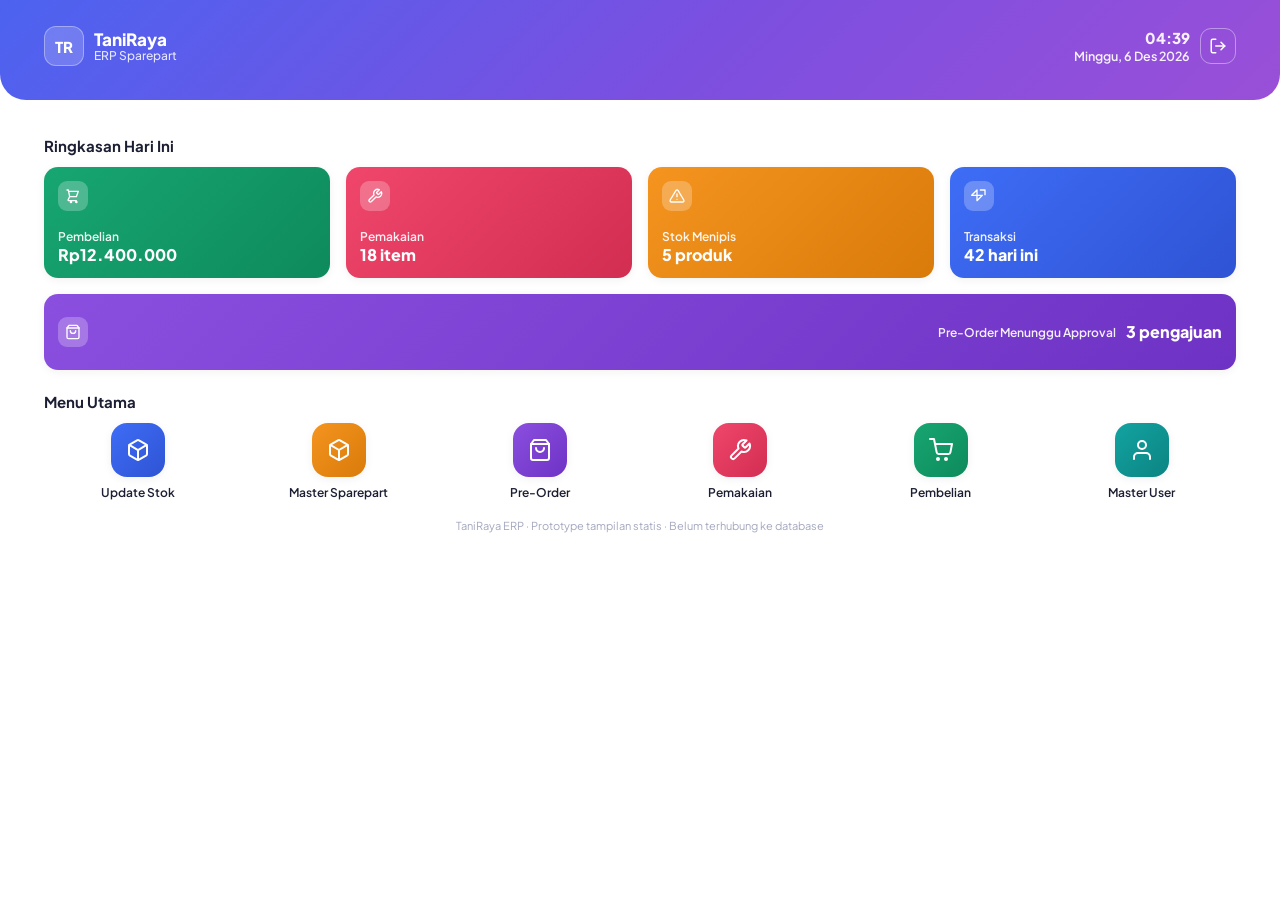
==== dashboard.html @ 4b0f7965 "Add files via upload" ====
<!DOCTYPE html>
<html lang="id">
<head>
<meta charset="UTF-8">
<meta name="viewport" content="width=device-width, initial-scale=1.0">
<title>Dashboard — TaniRaya ERP</title>
<link rel="stylesheet" href="css/style.css">
</head>
<body>
<div class="app-shell">

  <header class="app-header">
    <div class="app-header__row">
      <div class="brand">
        <span class="brand__mark">TR</span>
        <div class="brand__text">
          <strong>TaniRaya</strong>
          <span>ERP Sparepart</span>
        </div>
      </div>
      <div class="header-actions">
        <span id="liveClock" class="live-clock"></span>
        <button class="icon-btn icon-btn--ghost" onclick="window.location.href='index.html'" aria-label="Keluar">
          <svg viewBox="0 0 24 24" fill="none" stroke="currentColor" stroke-width="2" stroke-linecap="round" stroke-linejoin="round"><path d="M9 21H5a2 2 0 0 1-2-2V5a2 2 0 0 1 2-2h4"/><polyline points="16 17 21 12 16 7"/><line x1="21" y1="12" x2="9" y2="12"/></svg>
        </button>
      </div>
    </div>
  </header>

  <main class="app-main">

    <section class="section">
      <div class="section__head">
        <h2 class="section__title">Ringkasan Hari Ini</h2>
      </div>
      <div class="summary-grid">

        <a href="pembelian.html" class="summary-card summary-card--green">
          <span class="summary-card__icon">
            <svg viewBox="0 0 24 24" fill="none" stroke="#fff" stroke-width="2" stroke-linecap="round" stroke-linejoin="round"><path d="M3 3h2l.4 2M7 13h10l3-8H5.4M7 13L5.4 5M7 13l-2.3 4.6A1 1 0 0 0 5.6 19H17"/><circle cx="9" cy="21" r="1"/><circle cx="17" cy="21" r="1"/></svg>
          </span>
          <div class="summary-card__body">
            <span class="summary-card__label">Pembelian</span>
            <span class="summary-card__value">Rp12.400.000</span>
          </div>
        </a>

        <a href="pemakaian.html" class="summary-card summary-card--rose">
          <span class="summary-card__icon">
            <svg viewBox="0 0 24 24" fill="none" stroke="#fff" stroke-width="2" stroke-linecap="round" stroke-linejoin="round"><path d="M14.7 6.3a1 1 0 0 0 0 1.4l1.6 1.6a1 1 0 0 0 1.4 0l3.77-3.77a6 6 0 0 1-7.94 7.94l-6.91 6.91a2.12 2.12 0 0 1-3-3l6.91-6.91a6 6 0 0 1 7.94-7.94l-3.76 3.76z"/></svg>
          </span>
          <div class="summary-card__body">
            <span class="summary-card__label">Pemakaian</span>
            <span class="summary-card__value">18 item</span>
          </div>
        </a>

        <a href="master-sparepart.html" class="summary-card summary-card--amber">
          <span class="summary-card__icon">
            <svg viewBox="0 0 24 24" fill="none" stroke="#fff" stroke-width="2" stroke-linecap="round" stroke-linejoin="round"><path d="M10.29 3.86 1.82 18a2 2 0 0 0 1.71 3h16.94a2 2 0 0 0 1.71-3L13.71 3.86a2 2 0 0 0-3.42 0z"/><line x1="12" y1="9" x2="12" y2="13"/><line x1="12" y1="17" x2="12.01" y2="17"/></svg>
          </span>
          <div class="summary-card__body">
            <span class="summary-card__label">Stok Menipis</span>
            <span class="summary-card__value">5 produk</span>
          </div>
        </a>

        <a href="preorder.html" class="summary-card summary-card--blue">
          <span class="summary-card__icon">
            <svg viewBox="0 0 24 24" fill="none" stroke="#fff" stroke-width="2" stroke-linecap="round" stroke-linejoin="round"><path d="M9 11H1l8-8v8zm0 0v8l8-8H9z"/><path d="M14 3h7v7"/></svg>
          </span>
          <div class="summary-card__body">
            <span class="summary-card__label">Transaksi</span>
            <span class="summary-card__value">42 hari ini</span>
          </div>
        </a>

        <a href="preorder.html" class="summary-card summary-card--violet">
          <span class="summary-card__icon">
            <svg viewBox="0 0 24 24" fill="none" stroke="#fff" stroke-width="2" stroke-linecap="round" stroke-linejoin="round"><path d="M6 2 3 6v14a2 2 0 0 0 2 2h14a2 2 0 0 0 2-2V6l-3-4Z"/><path d="M3 6h18"/><path d="M16 10a4 4 0 0 1-8 0"/></svg>
          </span>
          <div class="summary-card__body">
            <span class="summary-card__label">Pre-Order Menunggu Approval</span>
            <span class="summary-card__value">3 pengajuan</span>
          </div>
        </a>

      </div>
    </section>

    <section class="section">
      <div class="section__head">
        <h2 class="section__title">Menu Utama</h2>
      </div>
      <div class="menu-grid">

        <a href="update-stok.html" class="menu-item">
          <span class="menu-item__icon menu-item__icon--blue">
            <svg viewBox="0 0 24 24" fill="none" stroke="currentColor" stroke-width="2" stroke-linecap="round" stroke-linejoin="round"><path d="M21 16V8a2 2 0 0 0-1-1.73l-7-4a2 2 0 0 0-2 0l-7 4A2 2 0 0 0 3 8v8a2 2 0 0 0 1 1.73l7 4a2 2 0 0 0 2 0l7-4A2 2 0 0 0 21 16z"/><polyline points="3.27 6.96 12 12.01 20.73 6.96"/><line x1="12" y1="22.08" x2="12" y2="12"/></svg>
          </span>
          <span class="menu-item__label">Update Stok</span>
        </a>

        <a href="master-sparepart.html" class="menu-item">
          <span class="menu-item__icon menu-item__icon--amber">
            <svg viewBox="0 0 24 24" fill="none" stroke="currentColor" stroke-width="2" stroke-linecap="round" stroke-linejoin="round"><path d="M21 8a2 2 0 0 0-1-1.73l-7-4a2 2 0 0 0-2 0l-7 4A2 2 0 0 0 3 8v8a2 2 0 0 0 1 1.73l7 4a2 2 0 0 0 2 0l7-4A2 2 0 0 0 21 16V8z"/><path d="M3.27 6.96 12 12l8.73-5.04M12 22.08V12"/></svg>
          </span>
          <span class="menu-item__label">Master Sparepart</span>
        </a>

        <a href="preorder.html" class="menu-item">
          <span class="menu-item__icon menu-item__icon--violet">
            <svg viewBox="0 0 24 24" fill="none" stroke="currentColor" stroke-width="2" stroke-linecap="round" stroke-linejoin="round"><path d="M6 2 3 6v14a2 2 0 0 0 2 2h14a2 2 0 0 0 2-2V6l-3-4Z"/><path d="M3 6h18"/><path d="M16 10a4 4 0 0 1-8 0"/></svg>
          </span>
          <span class="menu-item__label">Pre-Order</span>
        </a>

        <a href="pemakaian.html" class="menu-item">
          <span class="menu-item__icon menu-item__icon--rose">
            <svg viewBox="0 0 24 24" fill="none" stroke="currentColor" stroke-width="2" stroke-linecap="round" stroke-linejoin="round"><path d="M14.7 6.3a1 1 0 0 0 0 1.4l1.6 1.6a1 1 0 0 0 1.4 0l3.77-3.77a6 6 0 0 1-7.94 7.94l-6.91 6.91a2.12 2.12 0 0 1-3-3l6.91-6.91a6 6 0 0 1 7.94-7.94l-3.76 3.76z"/></svg>
          </span>
          <span class="menu-item__label">Pemakaian</span>
        </a>

        <a href="pembelian.html" class="menu-item">
          <span class="menu-item__icon menu-item__icon--green">
            <svg viewBox="0 0 24 24" fill="none" stroke="currentColor" stroke-width="2" stroke-linecap="round" stroke-linejoin="round"><circle cx="9" cy="21" r="1"/><circle cx="17" cy="21" r="1"/><path d="M1 1h4l2.68 13.39a2 2 0 0 0 2 1.61h9.72a2 2 0 0 0 2-1.61L23 6H6"/></svg>
          </span>
          <span class="menu-item__label">Pembelian</span>
        </a>

        <a href="master-user.html" class="menu-item">
          <span class="menu-item__icon menu-item__icon--teal">
            <svg viewBox="0 0 24 24" fill="none" stroke="currentColor" stroke-width="2" stroke-linecap="round" stroke-linejoin="round"><path d="M20 21v-2a4 4 0 0 0-4-4H8a4 4 0 0 0-4 4v2"/><circle cx="12" cy="7" r="4"/></svg>
          </span>
          <span class="menu-item__label">Master User</span>
        </a>

      </div>
    </section>

    <p class="demo-note">TaniRaya ERP · Prototype tampilan statis · Belum terhubung ke database</p>

  </main>
</div>

<script src="js/main.js"></script>
</body>
</html>
---- css/style.css ----
/* ==========================================================================
   TaniRaya ERP — Shared Stylesheet (Static Prototype)
   ========================================================================== */

@import url('https://fonts.googleapis.com/css2?family=Plus+Jakarta+Sans:wght@400;500;600;700;800&display=swap');

:root {
  /* Brand gradient */
  --grad-header: linear-gradient(135deg, #4C63F0 0%, #7C4FE0 55%, #9A4FD8 100%);

  /* Base surface */
  --color-bg-page: #EEF0F6;
  --color-bg: #FFFFFF;
  --color-surface: #F7F8FC;
  --color-border: #E7E9F3;

  /* Text */
  --color-text: #1C1F33;
  --color-text-muted: #767B94;
  --color-text-faint: #A3A7BE;

  /* Module accent colors */
  --c-blue: #3E6DF6;
  --c-blue-dark: #2F53D4;
  --c-green: #17A672;
  --c-green-dark: #0E8A5C;
  --c-amber: #F5941F;
  --c-amber-dark: #D97B0A;
  --c-rose: #F0466B;
  --c-rose-dark: #D22E52;
  --c-violet: #8B4FE0;
  --c-violet-dark: #6E33C4;
  --c-teal: #12A3A1;
  --c-teal-dark: #0C8482;

  --radius-lg: 20px;
  --radius-md: 14px;
  --radius-sm: 10px;
  --shadow-card: 0 10px 24px -12px rgba(28, 31, 51, 0.18);
  --shadow-soft: 0 2px 10px rgba(28, 31, 51, 0.06);
}

* { box-sizing: border-box; }

html, body {
  margin: 0;
  padding: 0;
  min-height: 100%;
}

body {
  font-family: 'Plus Jakarta Sans', -apple-system, BlinkMacSystemFont, 'Segoe UI', Roboto, sans-serif;
  background: var(--color-bg-page);
  color: var(--color-text);
  -webkit-font-smoothing: antialiased;
}

a { color: inherit; text-decoration: none; }
button { font-family: inherit; }

/* ---------- App shell: same app-like layout, but widens on larger screens ---------- */
.app-shell {
  max-width: 480px;
  margin: 0 auto;
  min-height: 100vh;
  background: var(--color-bg);
  box-shadow: var(--shadow-card);
  display: flex;
  flex-direction: column;
  position: relative;
}

@media (min-width: 700px) {
  .app-shell { max-width: 900px; }
}

@media (min-width: 1024px) {
  .app-shell { max-width: 1440px; }
}

@media (min-width: 1600px) {
  .app-shell { max-width: 1760px; }
}

/* The login screen stays a compact card at every width, even though .app-shell widens */
body.login-page .app-shell { max-width: 480px; }

.app-main {
  flex: 1;
  padding: 20px 18px 96px;
}

@media (min-width: 700px) {
  .app-main { padding: 28px 32px 100px; }
}

@media (min-width: 1024px) {
  .app-main { padding: 36px 44px 100px; }
}

/* ---------------------------- Headers ---------------------------- */
.app-header {
  background: var(--grad-header);
  color: #fff;
  padding: 18px 18px 26px;
  border-radius: 0 0 26px 26px;
}

@media (min-width: 700px) {
  .app-header { padding: 22px 32px 30px; }
}

@media (min-width: 1024px) {
  .app-header { padding: 26px 44px 34px; }
  .brand__mark { width: 46px; height: 46px; font-size: 16px; }
  .brand__text strong { font-size: 19px; }
  .brand__text span { font-size: 13px; }
}

.app-header__row {
  display: flex;
  align-items: center;
  justify-content: space-between;
  gap: 12px;
}

.brand { display: flex; align-items: center; gap: 10px; }

.brand__mark {
  width: 40px; height: 40px;
  border-radius: 12px;
  background: rgba(255,255,255,0.18);
  display: flex; align-items: center; justify-content: center;
  font-weight: 800; font-size: 15px; letter-spacing: 0.2px;
  border: 1px solid rgba(255,255,255,0.35);
}

.brand__text { display: flex; flex-direction: column; line-height: 1.2; }
.brand__text strong { font-size: 17px; font-weight: 800; }
.brand__text span { font-size: 12px; opacity: 0.85; font-weight: 500; }

.header-actions { display: flex; align-items: center; gap: 10px; }

.live-clock {
  font-size: 12.5px;
  font-weight: 600;
  text-align: right;
  opacity: 0.92;
  line-height: 1.3;
  display: flex;
  flex-direction: column;
}
.live-clock .clock-time { font-size: 15px; font-weight: 800; }

.icon-btn {
  width: 36px; height: 36px;
  border-radius: 11px;
  border: 1px solid rgba(255,255,255,0.35);
  background: rgba(255,255,255,0.16);
  color: #fff;
  display: flex; align-items: center; justify-content: center;
  cursor: pointer;
  flex-shrink: 0;
}
.icon-btn svg { width: 18px; height: 18px; }
.icon-btn:active { transform: scale(0.94); }

.icon-btn--ghost { background: transparent; border-color: rgba(255,255,255,0.4); }

/* Sub-page header (back arrow + title) */
.app-header--sub { padding-bottom: 20px; border-radius: 0 0 22px 22px; }
.app-header--sub .app-header__title { font-size: 17px; font-weight: 800; }
.app-header--sub .app-header__sub { font-size: 12px; opacity: 0.85; font-weight: 500; margin-top: 2px; }
.app-header__titles { flex: 1; text-align: center; }

/* ------------------------------ Sections ------------------------------ */
.section { margin-top: 22px; }
.section:first-child { margin-top: 0; }

.section__head {
  display: flex; align-items: baseline; justify-content: space-between;
  margin-bottom: 12px;
}
.section__title { font-size: 15px; font-weight: 700; color: var(--color-text); margin: 0; }
.section__link { font-size: 12.5px; font-weight: 700; color: var(--c-blue); }

/* ------------------------------ Summary cards ------------------------------ */
.summary-grid {
  display: grid;
  grid-template-columns: 1fr 1fr;
  gap: 12px;
}

@media (min-width: 700px) {
  .summary-grid { grid-template-columns: repeat(3, 1fr); gap: 14px; }
}

@media (min-width: 1024px) {
  .summary-grid { grid-template-columns: repeat(4, 1fr); gap: 16px; }
  .summary-card { min-height: 108px; padding: 16px; }
  .summary-card__value { font-size: 18px; }
}

.summary-card {
  border-radius: var(--radius-md);
  padding: 14px;
  color: #fff;
  display: flex;
  flex-direction: column;
  gap: 18px;
  min-height: 96px;
  box-shadow: var(--shadow-soft);
  position: relative;
  overflow: hidden;
}
.summary-card:active { transform: scale(0.98); }

.summary-card__icon {
  width: 30px; height: 30px;
  border-radius: 9px;
  background: rgba(255,255,255,0.24);
  display: flex; align-items: center; justify-content: center;
}
.summary-card__icon svg { width: 16px; height: 16px; }

.summary-card__body { display: flex; flex-direction: column; gap: 2px; }
.summary-card__label { font-size: 12px; font-weight: 600; opacity: 0.92; }
.summary-card__value { font-size: 16px; font-weight: 800; line-height: 1.15; }

.summary-card--green { background: linear-gradient(135deg, var(--c-green), var(--c-green-dark)); }
.summary-card--blue { background: linear-gradient(135deg, var(--c-blue), var(--c-blue-dark)); }
.summary-card--amber { background: linear-gradient(135deg, var(--c-amber), var(--c-amber-dark)); }
.summary-card--rose { background: linear-gradient(135deg, var(--c-rose), var(--c-rose-dark)); }
.summary-card--violet { background: linear-gradient(135deg, var(--c-violet), var(--c-violet-dark)); grid-column: span 2; flex-direction: row; align-items: center; justify-content: space-between; min-height: 64px; }
.summary-card--violet .summary-card__body { flex-direction: row; align-items: center; gap: 10px; }

@media (min-width: 1024px) {
  .summary-card--violet { grid-column: span 4; min-height: 76px; }
}

/* ------------------------------ Menu grid ------------------------------ */
.menu-grid {
  display: grid;
  grid-template-columns: repeat(3, 1fr);
  gap: 18px 8px;
}

@media (min-width: 700px) {
  .menu-grid { grid-template-columns: repeat(6, 1fr); gap: 20px 12px; }
}

@media (min-width: 1024px) {
  .menu-item__icon { width: 62px; height: 62px; border-radius: 18px; }
  .menu-item__icon svg { width: 27px; height: 27px; }
  .menu-item__label { font-size: 13px; }
}

.menu-item {
  display: flex; flex-direction: column; align-items: center; gap: 8px;
  text-align: center;
}
.menu-item:active .menu-item__icon { transform: scale(0.92); }

.menu-item__icon {
  width: 54px; height: 54px;
  border-radius: 16px;
  display: flex; align-items: center; justify-content: center;
  box-shadow: var(--shadow-soft);
}
.menu-item__icon svg { width: 24px; height: 24px; color: #fff; }
.menu-item__label { font-size: 12px; font-weight: 600; color: var(--color-text); }

.menu-item__icon--blue { background: linear-gradient(135deg, var(--c-blue), var(--c-blue-dark)); }
.menu-item__icon--amber { background: linear-gradient(135deg, var(--c-amber), var(--c-amber-dark)); }
.menu-item__icon--violet { background: linear-gradient(135deg, var(--c-violet), var(--c-violet-dark)); }
.menu-item__icon--rose { background: linear-gradient(135deg, var(--c-rose), var(--c-rose-dark)); }
.menu-item__icon--green { background: linear-gradient(135deg, var(--c-green), var(--c-green-dark)); }
.menu-item__icon--teal { background: linear-gradient(135deg, var(--c-teal), var(--c-teal-dark)); }

/* ------------------------------ Buttons ------------------------------ */
.btn {
  display: inline-flex; align-items: center; justify-content: center; gap: 8px;
  height: 46px; padding: 0 18px;
  border-radius: 13px;
  font-size: 14px; font-weight: 700;
  border: none; cursor: pointer;
  width: 100%;
}
.btn:active { transform: scale(0.98); }
.btn-primary { background: var(--grad-header); color: #fff; }
.btn-secondary { background: var(--color-surface); color: var(--color-text); border: 1px solid var(--color-border); }
.btn-block { display: flex; }
.btn-sm { height: 36px; padding: 0 14px; font-size: 13px; border-radius: 10px; }

.fab {
  position: fixed;
  bottom: 24px;
  right: calc(50% - 240px + 20px);
  width: 54px; height: 54px;
  border-radius: 50%;
  background: var(--grad-header);
  color: #fff;
  border: none;
  box-shadow: 0 12px 20px -6px rgba(76, 99, 240, 0.55);
  display: flex; align-items: center; justify-content: center;
  cursor: pointer;
  z-index: 20;
}
@media (max-width: 560px) { .fab { right: 20px; } }
.fab svg { width: 22px; height: 22px; }

/* ------------------------------ Forms ------------------------------ */
.form-group { margin-bottom: 14px; }
.form-label { display: block; font-size: 12.5px; font-weight: 700; color: var(--color-text-muted); margin-bottom: 6px; }
.form-control {
  width: 100%;
  height: 46px;
  border-radius: 12px;
  border: 1px solid var(--color-border);
  background: var(--color-surface);
  padding: 0 14px;
  font-size: 14px;
  font-family: inherit;
  color: var(--color-text);
}
textarea.form-control { height: auto; padding: 12px 14px; resize: vertical; min-height: 80px; }
.form-control:focus { outline: none; border-color: var(--c-blue); background: #fff; }
.form-row { display: grid; grid-template-columns: 1fr 1fr; gap: 12px; }

/* ------------------------------ List / table cards ------------------------------ */
.list-card {
  border: 1px solid var(--color-border);
  border-radius: var(--radius-md);
  padding: 14px;
  margin-bottom: 10px;
  background: #fff;
  display: flex;
  justify-content: space-between;
  gap: 10px;
}
.list-card__main { display: flex; flex-direction: column; gap: 4px; }
.list-card__title { font-size: 13.5px; font-weight: 700; }
.list-card__meta { font-size: 12px; color: var(--color-text-muted); }
.list-card__side { display: flex; flex-direction: column; align-items: flex-end; gap: 6px; }
.list-card__value { font-size: 13.5px; font-weight: 800; }

.badge {
  font-size: 11px; font-weight: 700;
  padding: 4px 9px;
  border-radius: 999px;
  white-space: nowrap;
}
.badge--pending { background: #FFF1DE; color: var(--c-amber-dark); }
.badge--approved { background: #E4F8EF; color: var(--c-green-dark); }
.badge--rejected { background: #FDE9EC; color: var(--c-rose-dark); }
.badge--active { background: #E4F8EF; color: var(--c-green-dark); }
.badge--inactive { background: #F1F1F6; color: var(--color-text-muted); }
.badge--role-admin { background: #EFE5FC; color: var(--c-violet-dark); }
.badge--role-approver { background: #E1EBFF; color: var(--c-blue-dark); }
.badge--role-staff { background: #E4F8EF; color: var(--c-green-dark); }

.empty-state {
  text-align: center;
  padding: 32px 12px;
  color: var(--color-text-muted);
  font-size: 13px;
}

/* On wider screens, list records use the extra width as a 2-column grid,
   while forms stay a readable, constrained single column. */
@media (min-width: 700px) {
  .list-view.is-active {
    display: grid;
    grid-template-columns: repeat(2, 1fr);
    gap: 12px;
    align-items: start;
  }
  .list-view.is-active .list-card { margin-bottom: 0; }
}

@media (min-width: 1024px) {
  .list-view.is-active { grid-template-columns: repeat(3, 1fr); }
  #viewForm form { max-width: 620px; }
}

/* ------------------------------ Tabs ------------------------------ */
.tabs {
  display: flex;
  background: var(--color-surface);
  border-radius: 12px;
  padding: 4px;
  margin-bottom: 16px;
}
.tab-btn {
  flex: 1;
  border: none;
  background: transparent;
  padding: 10px 0;
  font-size: 13px;
  font-weight: 700;
  color: var(--color-text-muted);
  border-radius: 9px;
  cursor: pointer;
}
.tab-btn.is-active { background: #fff; color: var(--color-text); box-shadow: var(--shadow-soft); }

.view { display: none; }
.view.is-active { display: block; }

/* ------------------------------ Toast ------------------------------ */
.toast {
  position: fixed;
  left: 50%;
  bottom: 28px;
  transform: translate(-50%, 20px);
  background: #1C1F33;
  color: #fff;
  padding: 12px 18px;
  border-radius: 12px;
  font-size: 13px;
  font-weight: 600;
  opacity: 0;
  pointer-events: none;
  transition: opacity 0.25s ease, transform 0.25s ease;
  z-index: 50;
  display: flex;
  align-items: center;
  gap: 8px;
  max-width: 90%;
  text-align: center;
}
.toast.is-visible { opacity: 1; transform: translate(-50%, 0); pointer-events: auto; }

/* ------------------------------ Bottom note (demo notice) ------------------------------ */
.demo-note {
  font-size: 11px;
  color: var(--color-text-faint);
  text-align: center;
  margin-top: 18px;
  line-height: 1.5;
}

/* ------------------------------ Login page ------------------------------ */
.login-page { min-height: 100vh; display: flex; flex-direction: column; }
.login-hero {
  background: var(--grad-header);
  color: #fff;
  padding: 52px 26px 60px;
  border-radius: 0 0 36px 36px;
  text-align: center;
}
.login-hero__mark {
  width: 64px; height: 64px;
  border-radius: 18px;
  background: rgba(255,255,255,0.18);
  border: 1px solid rgba(255,255,255,0.4);
  display: flex; align-items: center; justify-content: center;
  margin: 0 auto 16px;
  font-weight: 800; font-size: 22px;
}
.login-hero h1 { font-size: 20px; font-weight: 800; margin: 0 0 6px; }
.login-hero p { font-size: 13px; opacity: 0.9; margin: 0; font-weight: 500; }

.login-form-wrap { flex: 1; padding: 26px 24px 32px; margin-top: -30px; }
.login-card {
  background: #fff;
  border-radius: 20px;
  box-shadow: var(--shadow-card);
  padding: 22px 20px;
}
.login-card h2 { font-size: 15px; font-weight: 800; margin: 0 0 4px; }
.login-card p.hint { font-size: 12.5px; color: var(--color-text-muted); margin: 0 0 18px; }
.form-check { display: flex; align-items: center; gap: 8px; font-size: 12.5px; color: var(--color-text-muted); margin-bottom: 18px; }
.form-check input { width: 16px; height: 16px; }
.login-footer-link { text-align: center; font-size: 12.5px; color: var(--color-text-muted); margin-top: 16px; }
.login-footer-link a { color: var(--c-blue); font-weight: 700; }

.role-hint {
  margin-top: 18px;
  background: var(--color-surface);
  border-radius: 12px;
  padding: 12px 14px;
  font-size: 11.5px;
  color: var(--color-text-muted);
  line-height: 1.6;
}
.role-hint strong { color: var(--color-text); }
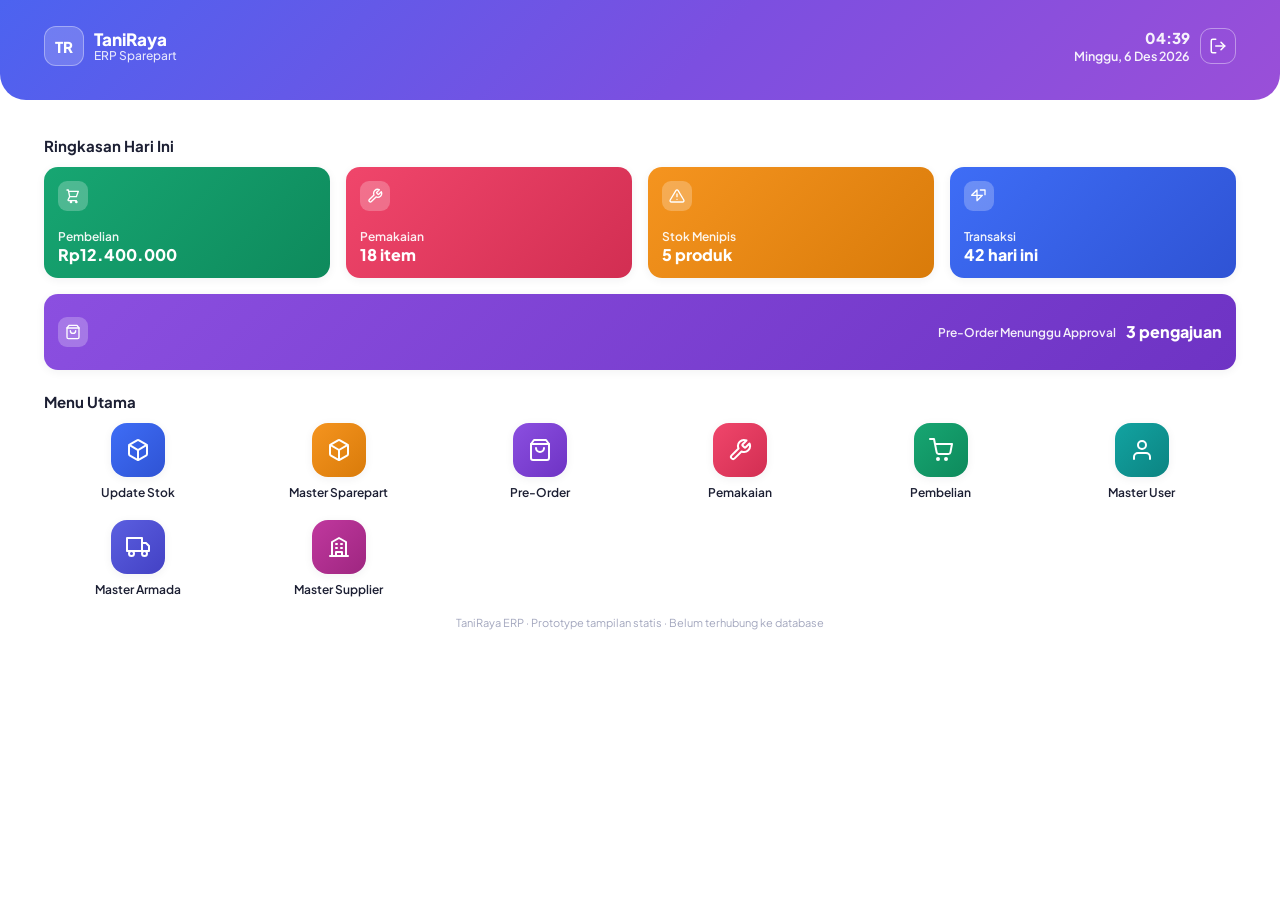
==== commit 733a91f5: "Add files via upload" ====
--- a/dashboard.html
+++ b/dashboard.html
@@ -136,6 +136,20 @@
           <span class="menu-item__label">Master User</span>
         </a>
 
+        <a href="master-armada.html" class="menu-item">
+          <span class="menu-item__icon menu-item__icon--indigo">
+            <svg viewBox="0 0 24 24" fill="none" stroke="currentColor" stroke-width="2" stroke-linecap="round" stroke-linejoin="round"><rect x="1" y="3" width="15" height="13"/><polygon points="16 8 20 8 23 11 23 16 16 16 16 8"/><circle cx="5.5" cy="18.5" r="2.5"/><circle cx="18.5" cy="18.5" r="2.5"/></svg>
+          </span>
+          <span class="menu-item__label">Master Armada</span>
+        </a>
+
+        <a href="master-supplier.html" class="menu-item">
+          <span class="menu-item__icon menu-item__icon--fuchsia">
+            <svg viewBox="0 0 24 24" fill="none" stroke="currentColor" stroke-width="2" stroke-linecap="round" stroke-linejoin="round"><path d="M5 21V7l7-4 7 4v14"/><path d="M3 21h18"/><path d="M9 9h1"/><path d="M9 13h1"/><path d="M14 9h1"/><path d="M14 13h1"/><path d="M9 21v-4h6v4"/></svg>
+          </span>
+          <span class="menu-item__label">Master Supplier</span>
+        </a>
+
       </div>
     </section>
 
--- a/css/style.css
+++ b/css/style.css
@@ -32,6 +32,10 @@
   --c-violet-dark: #6E33C4;
   --c-teal: #12A3A1;
   --c-teal-dark: #0C8482;
+  --c-indigo: #5B5FE0;
+  --c-indigo-dark: #4341C4;
+  --c-fuchsia: #C0389E;
+  --c-fuchsia-dark: #9E2680;
 
   --radius-lg: 20px;
   --radius-md: 14px;
@@ -276,6 +280,8 @@
 .menu-item__icon--rose { background: linear-gradient(135deg, var(--c-rose), var(--c-rose-dark)); }
 .menu-item__icon--green { background: linear-gradient(135deg, var(--c-green), var(--c-green-dark)); }
 .menu-item__icon--teal { background: linear-gradient(135deg, var(--c-teal), var(--c-teal-dark)); }
+.menu-item__icon--indigo { background: linear-gradient(135deg, var(--c-indigo), var(--c-indigo-dark)); }
+.menu-item__icon--fuchsia { background: linear-gradient(135deg, var(--c-fuchsia), var(--c-fuchsia-dark)); }
 
 /* ------------------------------ Buttons ------------------------------ */
 .btn {
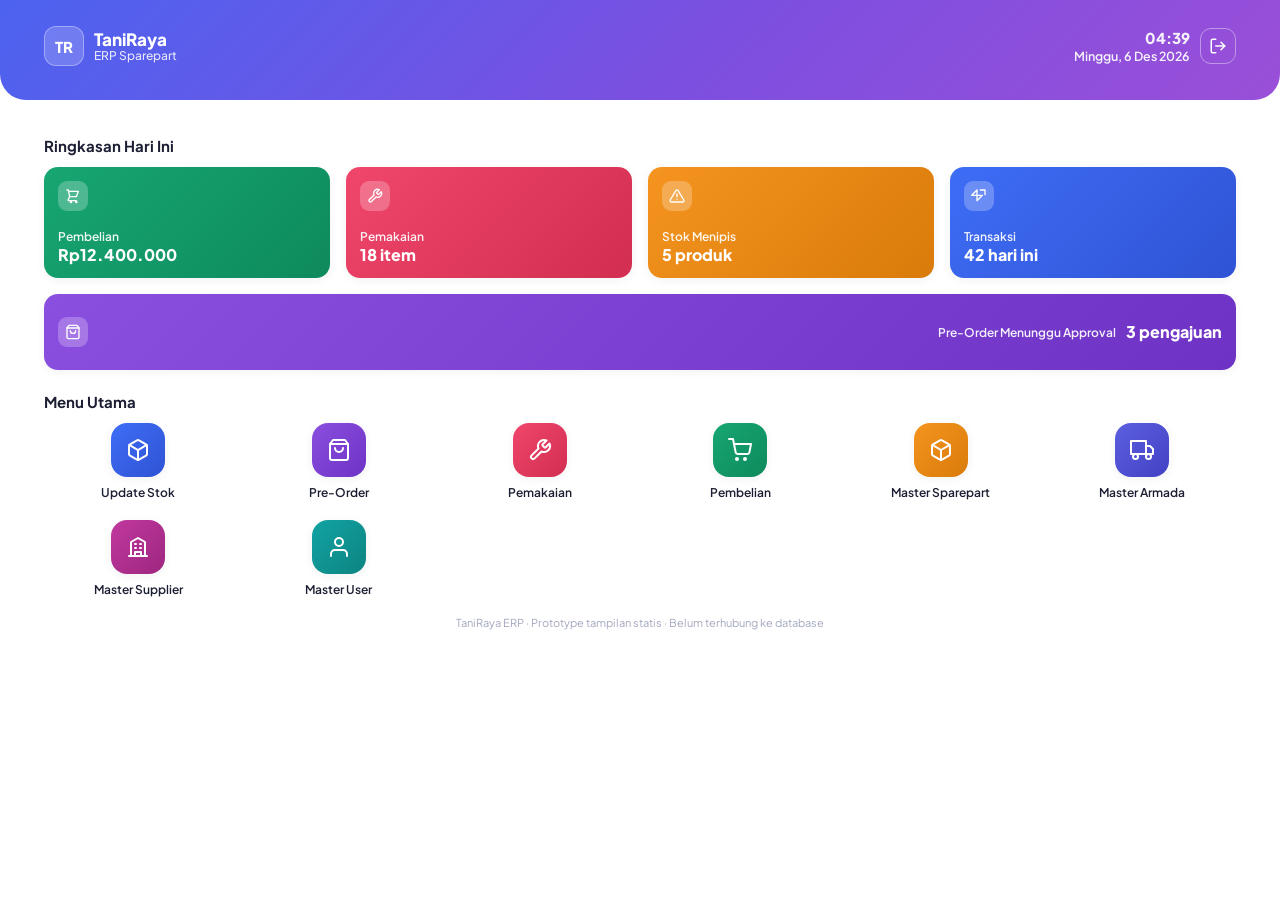
==== commit a9895689: "Update dashboard.html" ====
--- a/dashboard.html
+++ b/dashboard.html
@@ -101,13 +101,6 @@
           <span class="menu-item__label">Update Stok</span>
         </a>
 
-        <a href="master-sparepart.html" class="menu-item">
-          <span class="menu-item__icon menu-item__icon--amber">
-            <svg viewBox="0 0 24 24" fill="none" stroke="currentColor" stroke-width="2" stroke-linecap="round" stroke-linejoin="round"><path d="M21 8a2 2 0 0 0-1-1.73l-7-4a2 2 0 0 0-2 0l-7 4A2 2 0 0 0 3 8v8a2 2 0 0 0 1 1.73l7 4a2 2 0 0 0 2 0l7-4A2 2 0 0 0 21 16V8z"/><path d="M3.27 6.96 12 12l8.73-5.04M12 22.08V12"/></svg>
-          </span>
-          <span class="menu-item__label">Master Sparepart</span>
-        </a>
-
         <a href="preorder.html" class="menu-item">
           <span class="menu-item__icon menu-item__icon--violet">
             <svg viewBox="0 0 24 24" fill="none" stroke="currentColor" stroke-width="2" stroke-linecap="round" stroke-linejoin="round"><path d="M6 2 3 6v14a2 2 0 0 0 2 2h14a2 2 0 0 0 2-2V6l-3-4Z"/><path d="M3 6h18"/><path d="M16 10a4 4 0 0 1-8 0"/></svg>
@@ -129,12 +122,12 @@
           <span class="menu-item__label">Pembelian</span>
         </a>
 
-        <a href="master-user.html" class="menu-item">
-          <span class="menu-item__icon menu-item__icon--teal">
-            <svg viewBox="0 0 24 24" fill="none" stroke="currentColor" stroke-width="2" stroke-linecap="round" stroke-linejoin="round"><path d="M20 21v-2a4 4 0 0 0-4-4H8a4 4 0 0 0-4 4v2"/><circle cx="12" cy="7" r="4"/></svg>
+        <a href="master-sparepart.html" class="menu-item">
+          <span class="menu-item__icon menu-item__icon--amber">
+            <svg viewBox="0 0 24 24" fill="none" stroke="currentColor" stroke-width="2" stroke-linecap="round" stroke-linejoin="round"><path d="M21 8a2 2 0 0 0-1-1.73l-7-4a2 2 0 0 0-2 0l-7 4A2 2 0 0 0 3 8v8a2 2 0 0 0 1 1.73l7 4a2 2 0 0 0 2 0l7-4A2 2 0 0 0 21 16V8z"/><path d="M3.27 6.96 12 12l8.73-5.04M12 22.08V12"/></svg>
           </span>
-          <span class="menu-item__label">Master User</span>
-        </a>
+          <span class="menu-item__label">Master Sparepart</span>
+        </a>        
 
         <a href="master-armada.html" class="menu-item">
           <span class="menu-item__icon menu-item__icon--indigo">
@@ -150,6 +143,13 @@
           <span class="menu-item__label">Master Supplier</span>
         </a>
 
+        <a href="master-user.html" class="menu-item">
+          <span class="menu-item__icon menu-item__icon--teal">
+            <svg viewBox="0 0 24 24" fill="none" stroke="currentColor" stroke-width="2" stroke-linecap="round" stroke-linejoin="round"><path d="M20 21v-2a4 4 0 0 0-4-4H8a4 4 0 0 0-4 4v2"/><circle cx="12" cy="7" r="4"/></svg>
+          </span>
+          <span class="menu-item__label">Master User</span>
+        </a>        
+
       </div>
     </section>
 
--- a/css/style.css
+++ b/css/style.css
@@ -62,9 +62,9 @@
 a { color: inherit; text-decoration: none; }
 button { font-family: inherit; }
 
-/* ---------- App shell: same app-like layout, but widens on larger screens ---------- */
+/* ---------- App shell: fills the full width of the screen, on any device ---------- */
 .app-shell {
-  max-width: 480px;
+  width: 100%;
   margin: 0 auto;
   min-height: 100vh;
   background: var(--color-bg);
@@ -74,19 +74,7 @@
   position: relative;
 }
 
-@media (min-width: 700px) {
-  .app-shell { max-width: 900px; }
-}
-
-@media (min-width: 1024px) {
-  .app-shell { max-width: 1440px; }
-}
-
-@media (min-width: 1600px) {
-  .app-shell { max-width: 1760px; }
-}
-
-/* The login screen stays a compact card at every width, even though .app-shell widens */
+/* The login screen stays a compact centered card at every width */
 body.login-page .app-shell { max-width: 480px; }
 
 .app-main {
